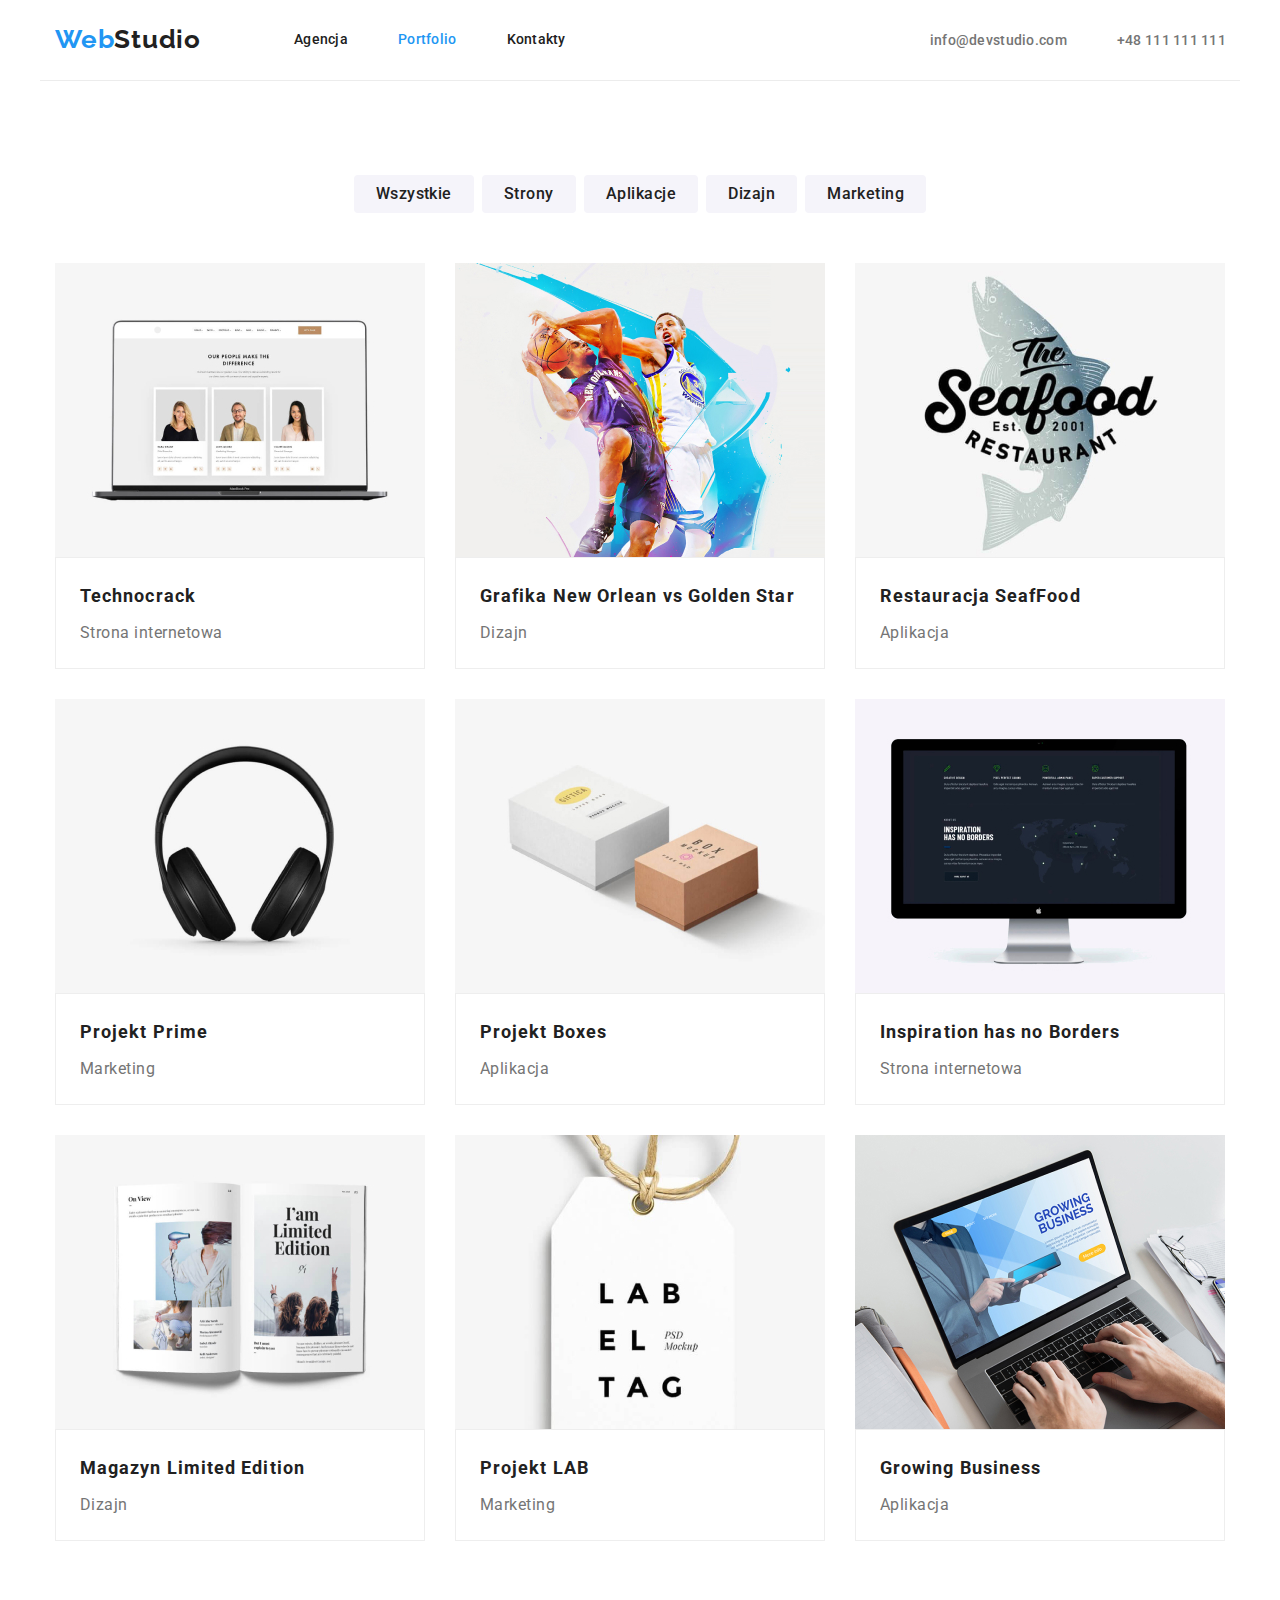
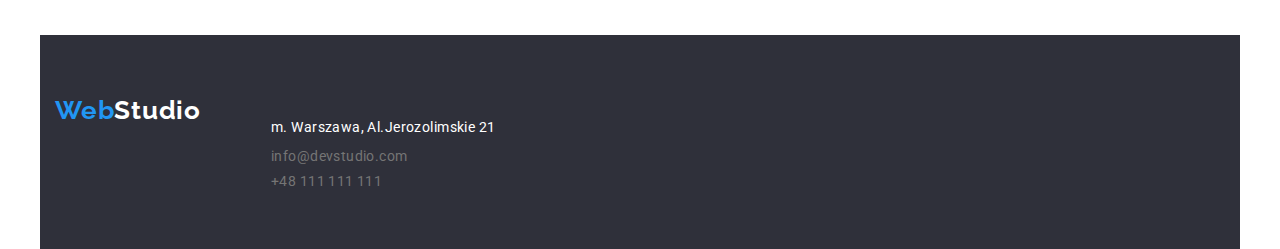
==== portfolio.html @ fbb1f132 "Initial commit" ====
<!DOCTYPE html>
<html lang="pl">
  <head>
    <meta charset="UTF-8" />
    <meta http-equiv="X-UA-Compatible" content="IE=edge" />
    <meta name="viewport" content="width=device-width, initial-scale=1.0" />
    <title>Zad-dom-2-Porfolio</title>
    <link rel="preconnect" href="https://fonts.googleapis.com" />
    <link rel="preconnect" href="https://fonts.gstatic.com" crossorigin />
    <link
      href="https://fonts.googleapis.com/css2?family=Roboto:wght@400;500;700;900&display=swap"
      rel="stylesheet"
    />
    <link
      href="https://fonts.googleapis.com/css2?family=Raleway:wght@700&display=swap"
      rel="stylesheet"
    />
    <link
      rel="stylesheet"
      href="node_modules/modern-normalize/modern-normalize.css"
    />
    <link rel="stylesheet" href="./css/styles.css" />
  </head>
  <body>
    <header class="strona naglowek odstep">
      <a class="logo logo-margines-lewy" href="index.html">
        <span>Web</span>
        <span class="logo-stopka-gora">Studio</span>
      </a>
      <nav style="padding-left: 93px">
        <a class="link" href="index.html">Agencja</a>
        <span style="padding-left: 46px"></span>
        <a class="link" href=" portfolio.html" style="color: var(--kolor-logo)"
          >Portfolio</a
        >
        <span style="padding-left: 46px"></span>
        <a class="link" href="#">Kontakty</a>
      </nav>
      <a
        class="kontakt"
        href="mailto:info@devstudio.com"
        style="padding-left: 364px"
        >info@devstudio.com</a
      >
      <a class="kontakt" href="#" style="padding-left: 50px">+48 111 111 111</a>
    </header>
    <main class="strona odstep-sekcji">
      <div class="wiersz-przyciskow">
        <button class="przycisk przycisk-aktywny">Wszystkie</button>
        <button class="przycisk">Strony</button>
        <button class="przycisk">Aplikacje</button>
        <button class="przycisk">Dizajn</button>
        <button class="przycisk">Marketing</button>
      </div>
      <div class="kolumna-obrazow">
        <div class="wiersz-obrazow">
          <div>
            <img class="obraz" src="./images/technocrack.jpg" alt="pict1-1" />
            <div>
              <p class="obraz-tytul">Technocrack</p>
              <p class="obraz-opis">Strona internetowa</p>
            </div>
          </div>
          <div>
            <img class="obraz" src="./images/new_orlean.jpg" alt="pict2-1" />
            <div>
              <p class="obraz-tytul">Grafika New Orlean vs Golden Star</p>
              <p class="obraz-opis">Dizajn</p>
            </div>
          </div>
          <div>
            <img class="obraz" src="./images/seafood.jpg" alt="pict3-1" />
            <div>
              <p class="obraz-tytul">Restauracja SeafFood</p>
              <p class="obraz-opis">Aplikacja</p>
            </div>
          </div>
        </div>
        <div class="wiersz-obrazow">
          <div>
            <img class="obraz" src="./images/sluchawki.jpg" alt="pict2-1" />
            <div>
              <p class="obraz-tytul">Projekt Prime</p>
              <p class="obraz-opis">Marketing</p>
            </div>
          </div>
          <div>
            <img class="obraz" src="./images/boxes.jpg" alt="pict2-2" />
            <div>
              <p class="obraz-tytul">Projekt Boxes</p>
              <p class="obraz-opis">Aplikacja</p>
            </div>
          </div>
          <div>
            <img class="obraz" src="./images/computer.jpg" alt="pict2-3" />
            <div>
              <p class="obraz-tytul">Inspiration has no Borders</p>
              <p class="obraz-opis">Strona internetowa</p>
            </div>
          </div>
        </div>
        <div class="wiersz-obrazow">
          <div>
            <img class="obraz" src="./images/magazyn_ltd.jpg" alt="pict3-1" />
            <div>
              <p class="obraz-tytul">Magazyn Limited Edition</p>
              <p class="obraz-opis">Dizajn</p>
            </div>
          </div>
          <div>
            <img class="obraz" src="./images/projekt.jpg" alt="pict3-2" />
            <div>
              <p class="obraz-tytul">Projekt LAB</p>
              <p class="obraz-opis">Marketing</p>
            </div>
          </div>
          <div>
            <img class="obraz" src="./images/growing.jpg" alt="pict3-3" />
            <div>
              <p class="obraz-tytul">Growing Business</p>
              <p class="obraz-opis">Aplikacja</p>
            </div>
          </div>
        </div>
      </div>
    </main>
    <footer class="strona stopka">
      <p class="logo">
        <span>Web</span>
        <span class="logo-stopka-dol">Studio</span>
      </p>
      <address>
        <p class="kontakt kontakt-adres">m. Warszawa, Al.Jerozolimskie 21</p>
        <p style="padding-top: 8px">
          <a class="kontakt kontakt-stopka" href="mailto:info@devstudio.com"
            >info@devstudio.com</a
          >
        </p>
        <p class="kontakt kontakt-stopka" style="padding-top: 8px">
          +48 111 111 111
        </p>
      </address>
    </footer>
  </body>
</html>
---- css/styles.css ----
:root {
  --kolor-domyslny: #212121;
  --kolor-logo: #2196f3;
  --kolor-kontakt: #757575;
  --kolor-przycisk-nieaktywny: #f5f4fa;
  --kolor-stopka: #2f303a;
  --kolor-margines-poziomy: #ececec;
  --kolor-tlo: #e5e5e5;
  --kolor-ramki-zdjec: #eeeeee;
  --kolor-ikon:  #AFB1B8;
}

* {
  margin: 0px;
  padding: 0px;
}

body {
  background-color: white;
  text-decoration: none;
  font-family: "Roboto";
  font-style: normal;
  font-weight: 500;
}

table {
  border-collapse: collapse;
}

h1 {
  font-weight: 900;
  font-size: 44px;
  line-height: 60px;
  text-align: center;
  letter-spacing: 0.06em;
  text-transform: uppercase;
  color: white;
}

img {
  display: block;
}

button {
  border: none;
  outline: none;
}

.strona {
  width: 1200px;
  margin-left: auto;
  margin-right: auto;
}

.odstep-sekcji {
  padding: 94px 0px;
}

.odstep-sekcji-dolny {
  padding-bottom: 94px;
}

.sekcja-naglowek {
  font-weight: 700;
  font-size: 36px;
  line-height: 42px;
  text-align: center;
  letter-spacing: 0.03em;  
  color: #212121;
  text-align: center;
  padding-bottom: 50px;
}

.naglowek {
  display: flex;
  background-color: white;
  align-items: center;
  padding-top: 24px;
  padding-bottom: 25px;
}

.stopka {
  display: flex;
  background-color: var(--kolor-stopka);
  color: white;
  padding: 60px 15px;
  gap: 70px;
}

.stopka-2 {
  font-weight: 700;
  font-size: 14px;
  line-height: 16px;
  letter-spacing: 0.03em;
  text-transform: uppercase;
  color: #FFFFFF;
  margin-top: 12px;
  margin-bottom: 20px;
  }


.ogloszenie {
  text-align: center;
  background-color: var(--kolor-stopka);
  padding-top: 200px;
  padding-bottom: 280px;
  background-image: url("../images/tlo.png");
}

.odstep {
  border-bottom: 1px solid var(--kolor-margines-poziomy);
}

.logo {
  display: flex;
  text-decoration: none;
  font-family: "Raleway";
  font-style: normal;
  font-weight: 700;
  font-size: 26px;
  line-height: 31px;
  letter-spacing: 0.03em;
  color: var(--kolor-logo);
}

.logo-margines-lewy {
margin-left:15px;
}

.logo .logo-stopka-gora {
  color: var(--kolor-domyslny);
}

.logo > .logo-stopka-dol {
  color: white;
}

.link {
  text-decoration: none;
  font-size: 14px;
  line-height: 16px;
  letter-spacing: 0.02em;
  color: var(--kolor-domyslny);
}

.link:visited {
  color: var(--kolor-domyslny);
}

.link:hover,
.link:focus {
  color: var(--kolor-logo);
}

.kontakt {
  text-decoration: none;
  font-family: "Roboto";
  font-style: normal;
  font-weight: 500;
  font-size: 14px;
  line-height: 16px;
  letter-spacing: 0.02em;
  color: var(--kolor-kontakt);
}

.kontakt-adres {
  padding-top: 20px;
  font-weight: 400;
  font-size: 14px;
  line-height: 24px;
  letter-spacing: 0.03em;
  color: #ffffff;
}

.kontakt-adres:hover {
  text-decoration-color: var(--kolor-logo);
}

.kontakt-stopka {
  letter-spacing: 0.03em;
  font-weight: 400;
}

.kontakt-icon {
  display: flex;
  flex-direction: row;
  justify-content: right;
  align-items: center;
  gap: 10px;
  fill: var(--kolor-kontakt);
  }

  .kontakt-icon:hover,
  .kontakt-icon:focus {
    fill: var(--kolor-logo);
    color: var(--kolor-logo);
  }

.wiersz-przyciskow {
  padding-bottom: 50px;
  display: flex; 
  gap: 8px;
  justify-content: center;
  }

.przycisk {
  text-decoration: none;
  height: 38px;
  font-family: "Roboto";
  font-style: normal;
  font-weight: 500;
  font-size: 16px;
  line-height: 26px;
  text-align: center;
  letter-spacing: 0.03em;
  background: var(--kolor-przycisk-nieaktywny);
  color: var(--kolor-domyslny);
  padding: 6px 22px;
  border-radius: 4px;
}

/* .przycisk-aktywnyx {
  color: white;
  background: var(--kolor-logo);
  border-width: 1px;
  box-shadow: 0px 3px 1px rgba(0, 0, 0, 0.1), 0px 1px 2px rgba(0, 0, 0, 0.08),
    0px 2px 2px rgba(0, 0, 0, 0.12);
}

.przycisk-aktywny :hover {
  border-color: var(--kolor-logo);
  border-width: 1px;
} */

.przycisk-usluga {
  font-family: 'Roboto';
  font-style: normal;
  font-weight: 700;
  font-size: 16px;
  line-height: 30px;
  display: flex;
  padding-top: 10px;
  padding-bottom: 10px;
  padding-left: 42px;
  padding-right: 41px;
  margin-top: 30px;
  margin-left: auto;
  margin-right: auto;
  letter-spacing: 0.06em;
  color: #FFFFFF
  background: var(--kolor-logo);
  box-shadow: 0px 4px 4px rgba(0, 0, 0, 0.15);
border-radius: 4px;
}

.przycisk:hover,
.przycisk:focus {
  color: white;
  background: var(--kolor-logo);
  box-shadow: 0px 3px 1px rgba(0, 0, 0, 0.1), 0px 1px 2px rgba(0, 0, 0, 0.08), 0px 2px 2px rgba(0, 0, 0, 0.12);
  border-radius: 4px;
}

.kolumna-obrazow {
  display: flex;
  flex-direction: column;
  gap: 30px;
}

.wiersz-obrazow {
  display: flex;
  justify-content: center;
  gap: 30px;
}

.wiersz-obrazow > div:hover {
 box-shadow: 0px 1px 1px rgba(0, 0, 0, 0.12), 0px 4px 4px rgba(0, 0, 0, 0.06), 1px 4px 6px rgba(0, 0, 0, 0.16);
}

.wiersz-obrazow div div {
  border: 1px solid var(--kolor-ramki-zdjec);
}

.wiersz-zespolu {
  display: flex;
  justify-content: center;
  gap: 30px;
}

.wiersz-zespolu> div {
  /* border: 1px solid green; */
  border-radius: 0px 0px 4px 4px;
  background-color: white;
  box-shadow: 0px 1px 3px rgba(0, 0, 0, 0.12), 0px 1px 1px rgba(0, 0, 0, 0.14), 0px 2px 1px rgba(0, 0, 0, 0.2);
  /* var(--kolor-ramki-zdjec); */
}

.obraz {
  width: 370px;
  height: 294px;
}

.obraz-tytul {
  padding-top: 20px;
  padding-left: 24px;
  padding-bottom: 4px;
  font-weight: 700;
  font-size: 18px;
  line-height: 36px;
  letter-spacing: 0.06em;
  color: #212121;
}

.obraz-opis {
  padding-left: 24px;
  padding-bottom: 20px;
  font-weight: 400;
  font-size: 16px;
  line-height: 30px;
  letter-spacing: 0.03em;
  color: #757575;
}

.obraz-zespol-imie {
  font-weight: 500;
  font-size: 16px;
  line-height: 19px;
  text-align: center;
  letter-spacing: 0.03em;
  color: #212121;
  margin-top: 30px;
  }

.obraz-zespol-tytul {
font-weight: 400;
font-size: 16px;
line-height: 19px;
text-align: center;
letter-spacing: 0.03em;
color: #757575;
margin-top: 10px;
margin-bottom: 16px;
}

.icon {
  fill: #2a2a2a;
}

  .tabela-ipsum {
    display: flex;
    justify-content: center;
    gap: 30px;
    padding-left: 15px;
    padding-right: 15px;
  }

  .tabela-ipsum2 {
    display: flex;
    justify-content: center;
    gap: 30px;
  }

  .box {
    display: flex;
    height: 120px;
    background: #F5F4FA;
    border-radius: 4px;
    margin-bottom: 30px;
    justify-content: center;
    align-items: center;
  }

  .box2 {
    display: flex;
    width: 170px;
    height: 92px;
    border: 1px solid var(--kolor-ikon);
    border-radius: 4px;
    justify-content: center;
    align-items: center;
    gap: 30px;
    fill: var(--kolor-ikon)
  }

  .box2:hover,
  .box2:focus {
    border-color: var(--kolor-logo);
    fill: var(--kolor-logo);
  }

  .kolo {
    display: flex;
    width: 44px;
    height: 44px;
    gap:10px;
    border-radius: 50%;
    background-color: rgba(255, 255, 255, 0.1);
    justify-content: center;
    align-items: center;
  }

  .kolo:hover,
  .kolo:focus {
  background-color: var(--kolor-logo);
  }

  .icon-social-media {
    display: flex;
    justify-content: center;
    margin-bottom: 30px;
    gap: 10px;
    color: var(--kolor-ikon);
  }

  .icon-social-media-stopka {
  display: flex;
  justify-content: center;
  gap: 10px;
  margin-bottom: 30px;
  fill: white
}

.kolo-biale {
  display: flex;
  width: 44px;
  height: 44px;
  border-radius: 50%;
  justify-content: center;
  align-items: center;
  fill: var(--kolor-ikon);
}

  .kolo-biale:hover,
  .kolo-biale:focus {
    background-color: var(--kolor-logo);
    fill: white
  }
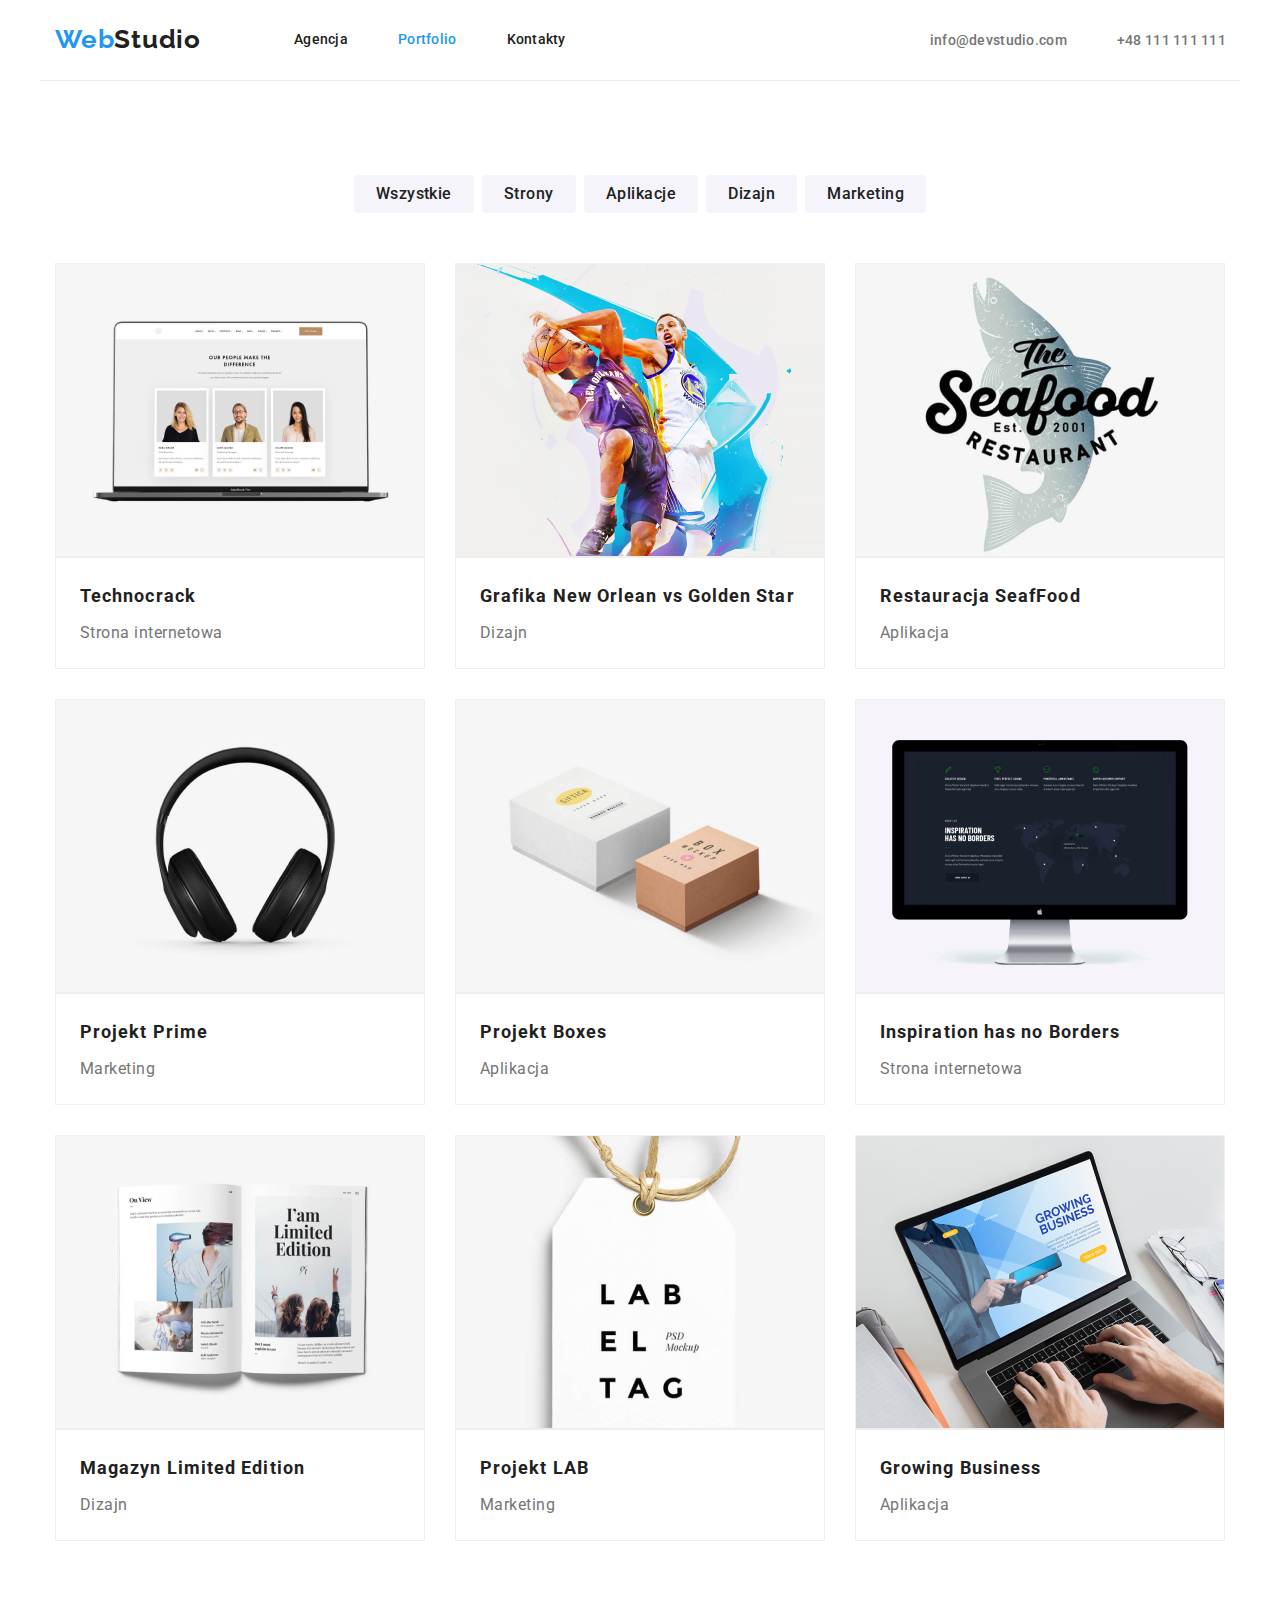
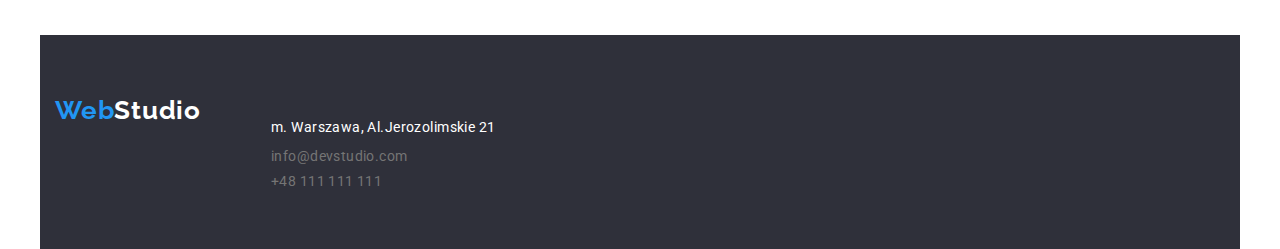
==== commit 8b6475ed: "zad 5" ====
--- a/portfolio.html
+++ b/portfolio.html
@@ -28,7 +28,7 @@
         <span class="logo-stopka-gora">Studio</span>
       </a>
       <nav style="padding-left: 93px">
-        <a class="link" href="index.html">Agencja</a>
+        <a class="link oznaczenie" href="index.html">Agencja</a>
         <span style="padding-left: 46px"></span>
         <a class="link" href=" portfolio.html" style="color: var(--kolor-logo)"
           >Portfolio</a
@@ -55,21 +55,51 @@
       <div class="kolumna-obrazow">
         <div class="wiersz-obrazow">
           <div>
-            <img class="obraz" src="./images/technocrack.jpg" alt="pict1-1" />
+            <div class="obraz">
+              <img src="./images/technocrack.jpg" alt="pict1-1" />
+              <div class="overlay">
+                <p>
+                  Technocrack jest popularną platformą wykorzystywaną do
+                  rozpowszechniania koronawirusa. Firmy wykorzystują tą
+                  platformę do celów szpiegowskiech i ataków na niezabezpieczone
+                  serwery konkurencji
+                </p>
+              </div>
+            </div>
             <div>
               <p class="obraz-tytul">Technocrack</p>
               <p class="obraz-opis">Strona internetowa</p>
             </div>
           </div>
           <div>
-            <img class="obraz" src="./images/new_orlean.jpg" alt="pict2-1" />
+            <div class="obraz">
+              <img src="./images/new_orlean.jpg" alt="pict2-1" />
+              <div class="overlay">
+                <p>
+                  Technocrack jest popularną platformą wykorzystywaną do
+                  rozpowszechniania koronawirusa. Firmy wykorzystują tą
+                  platformę do celów szpiegowskiech i ataków na niezabezpieczone
+                  serwery konkurencji
+                </p>
+              </div>
+            </div>
             <div>
               <p class="obraz-tytul">Grafika New Orlean vs Golden Star</p>
               <p class="obraz-opis">Dizajn</p>
             </div>
           </div>
           <div>
-            <img class="obraz" src="./images/seafood.jpg" alt="pict3-1" />
+            <div class="obraz">
+              <img src="./images/seafood.jpg" alt="pict3-1" />
+              <div class="overlay">
+                <p>
+                  Technocrack jest popularną platformą wykorzystywaną do
+                  rozpowszechniania koronawirusa. Firmy wykorzystują tą
+                  platformę do celów szpiegowskiech i ataków na niezabezpieczone
+                  serwery konkurencji
+                </p>
+              </div>
+            </div>
             <div>
               <p class="obraz-tytul">Restauracja SeafFood</p>
               <p class="obraz-opis">Aplikacja</p>
@@ -78,21 +108,51 @@
         </div>
         <div class="wiersz-obrazow">
           <div>
-            <img class="obraz" src="./images/sluchawki.jpg" alt="pict2-1" />
+            <div class="obraz">
+              <img src="./images/sluchawki.jpg" alt="pict2-1" />
+              <div class="overlay">
+                <p>
+                  Technocrack jest popularną platformą wykorzystywaną do
+                  rozpowszechniania koronawirusa. Firmy wykorzystują tą
+                  platformę do celów szpiegowskiech i ataków na niezabezpieczone
+                  serwery konkurencji
+                </p>
+              </div>
+            </div>
             <div>
               <p class="obraz-tytul">Projekt Prime</p>
               <p class="obraz-opis">Marketing</p>
             </div>
           </div>
           <div>
-            <img class="obraz" src="./images/boxes.jpg" alt="pict2-2" />
+            <div class="obraz">
+              <img src="./images/boxes.jpg" alt="pict2-2" />
+              <div class="overlay">
+                <p>
+                  Technocrack jest popularną platformą wykorzystywaną do
+                  rozpowszechniania koronawirusa. Firmy wykorzystują tą
+                  platformę do celów szpiegowskiech i ataków na niezabezpieczone
+                  serwery konkurencji
+                </p>
+              </div>
+            </div>
             <div>
               <p class="obraz-tytul">Projekt Boxes</p>
               <p class="obraz-opis">Aplikacja</p>
             </div>
           </div>
           <div>
-            <img class="obraz" src="./images/computer.jpg" alt="pict2-3" />
+            <div class="obraz">
+              <img src="./images/computer.jpg" alt="pict2-3" />
+              <div class="overlay">
+                <p>
+                  Technocrack jest popularną platformą wykorzystywaną do
+                  rozpowszechniania koronawirusa. Firmy wykorzystują tą
+                  platformę do celów szpiegowskiech i ataków na niezabezpieczone
+                  serwery konkurencji
+                </p>
+              </div>
+            </div>
             <div>
               <p class="obraz-tytul">Inspiration has no Borders</p>
               <p class="obraz-opis">Strona internetowa</p>
@@ -101,21 +161,51 @@
         </div>
         <div class="wiersz-obrazow">
           <div>
-            <img class="obraz" src="./images/magazyn_ltd.jpg" alt="pict3-1" />
+            <div class="obraz">
+              <img src="./images/magazyn_ltd.jpg" alt="pict3-1" />
+              <div class="overlay">
+                <p>
+                  Technocrack jest popularną platformą wykorzystywaną do
+                  rozpowszechniania koronawirusa. Firmy wykorzystują tą
+                  platformę do celów szpiegowskiech i ataków na niezabezpieczone
+                  serwery konkurencji
+                </p>
+              </div>
+            </div>
             <div>
               <p class="obraz-tytul">Magazyn Limited Edition</p>
               <p class="obraz-opis">Dizajn</p>
             </div>
           </div>
           <div>
-            <img class="obraz" src="./images/projekt.jpg" alt="pict3-2" />
+            <div class="obraz">
+              <img src="./images/projekt.jpg" alt="pict3-2" />
+              <div class="overlay">
+                <p>
+                  Technocrack jest popularną platformą wykorzystywaną do
+                  rozpowszechniania koronawirusa. Firmy wykorzystują tą
+                  platformę do celów szpiegowskiech i ataków na niezabezpieczone
+                  serwery konkurencji
+                </p>
+              </div>
+            </div>
             <div>
               <p class="obraz-tytul">Projekt LAB</p>
               <p class="obraz-opis">Marketing</p>
             </div>
           </div>
           <div>
-            <img class="obraz" src="./images/growing.jpg" alt="pict3-3" />
+            <div class="obraz">
+              <img src="./images/growing.jpg" alt="pict3-3" />
+              <div class="overlay">
+                <p>
+                  Technocrack jest popularną platformą wykorzystywaną do
+                  rozpowszechniania koronawirusa. Firmy wykorzystują tą
+                  platformę do celów szpiegowskiech i ataków na niezabezpieczone
+                  serwery konkurencji
+                </p>
+              </div>
+            </div>
             <div>
               <p class="obraz-tytul">Growing Business</p>
               <p class="obraz-opis">Aplikacja</p>
--- a/css/styles.css
+++ b/css/styles.css
@@ -7,7 +7,7 @@
   --kolor-margines-poziomy: #ececec;
   --kolor-tlo: #e5e5e5;
   --kolor-ramki-zdjec: #eeeeee;
-  --kolor-ikon:  #AFB1B8;
+  --kolor-ikon: #afb1b8;
 }
 
 * {
@@ -65,7 +65,7 @@
   font-size: 36px;
   line-height: 42px;
   text-align: center;
-  letter-spacing: 0.03em;  
+  letter-spacing: 0.03em;
   color: #212121;
   text-align: center;
   padding-bottom: 50px;
@@ -93,11 +93,10 @@
   line-height: 16px;
   letter-spacing: 0.03em;
   text-transform: uppercase;
-  color: #FFFFFF;
+  color: #ffffff;
   margin-top: 12px;
   margin-bottom: 20px;
-  }
-
+}
 
 .ogloszenie {
   text-align: center;
@@ -124,7 +123,7 @@
 }
 
 .logo-margines-lewy {
-margin-left:15px;
+  margin-left: 15px;
 }
 
 .logo .logo-stopka-gora {
@@ -181,6 +180,13 @@
   font-weight: 400;
 }
 
+.kontakt:hover,
+.kontakt:focus {
+  color: var(--kolor-logo);
+  transition-duration: 250ms;
+  transition-timing-function: cubic-bezier(0.4, 0, 0.2, 1);
+}
+
 .kontakt-icon {
   display: flex;
   flex-direction: row;
@@ -188,20 +194,20 @@
   align-items: center;
   gap: 10px;
   fill: var(--kolor-kontakt);
-  }
-
-  .kontakt-icon:hover,
-  .kontakt-icon:focus {
-    fill: var(--kolor-logo);
-    color: var(--kolor-logo);
-  }
+}
+
+.kontakt-icon:hover,
+.kontakt-icon:focus {
+  fill: var(--kolor-logo);
+  color: var(--kolor-logo);
+}
 
 .wiersz-przyciskow {
   padding-bottom: 50px;
-  display: flex; 
+  display: flex;
   gap: 8px;
   justify-content: center;
-  }
+}
 
 .przycisk {
   text-decoration: none;
@@ -233,7 +239,7 @@
 } */
 
 .przycisk-usluga {
-  font-family: 'Roboto';
+  font-family: "Roboto";
   font-style: normal;
   font-weight: 700;
   font-size: 16px;
@@ -247,18 +253,21 @@
   margin-left: auto;
   margin-right: auto;
   letter-spacing: 0.06em;
-  color: #FFFFFF
+  color: #ffffff;
   background: var(--kolor-logo);
   box-shadow: 0px 4px 4px rgba(0, 0, 0, 0.15);
-border-radius: 4px;
+  border-radius: 4px;
 }
 
 .przycisk:hover,
 .przycisk:focus {
   color: white;
   background: var(--kolor-logo);
-  box-shadow: 0px 3px 1px rgba(0, 0, 0, 0.1), 0px 1px 2px rgba(0, 0, 0, 0.08), 0px 2px 2px rgba(0, 0, 0, 0.12);
+  box-shadow: 0px 3px 1px rgba(0, 0, 0, 0.1), 0px 1px 2px rgba(0, 0, 0, 0.08),
+    0px 2px 2px rgba(0, 0, 0, 0.12);
   border-radius: 4px;
+  transition-duration: 250ms;
+  transition-timing-function: cubic-bezier(0.4, 0, 0.2, 1);
 }
 
 .kolumna-obrazow {
@@ -273,8 +282,28 @@
   gap: 30px;
 }
 
+.relative {
+  position: relative;
+  top: -70px;
+  width: 370px;
+  height: 70px;
+  background: rgba(47, 48, 58, 0.8);
+  font-weight: 700;
+  font-size: 14px;
+  line-height: 16px;
+  text-align: center;
+  letter-spacing: 0.03em;
+  text-transform: uppercase;
+  color: #ffffff;
+  padding-top: 27px;
+  padding-bottom: 27px;
+}
+
 .wiersz-obrazow > div:hover {
- box-shadow: 0px 1px 1px rgba(0, 0, 0, 0.12), 0px 4px 4px rgba(0, 0, 0, 0.06), 1px 4px 6px rgba(0, 0, 0, 0.16);
+  box-shadow: 0px 1px 1px rgba(0, 0, 0, 0.12), 0px 4px 4px rgba(0, 0, 0, 0.06),
+    1px 4px 6px rgba(0, 0, 0, 0.16);
+  transition-duration: 250ms;
+  transition-timing-function: cubic-bezier(0.4, 0, 0.2, 1);
 }
 
 .wiersz-obrazow div div {
@@ -287,17 +316,50 @@
   gap: 30px;
 }
 
-.wiersz-zespolu> div {
+.wiersz-zespolu > div {
   /* border: 1px solid green; */
   border-radius: 0px 0px 4px 4px;
   background-color: white;
-  box-shadow: 0px 1px 3px rgba(0, 0, 0, 0.12), 0px 1px 1px rgba(0, 0, 0, 0.14), 0px 2px 1px rgba(0, 0, 0, 0.2);
+  box-shadow: 0px 1px 3px rgba(0, 0, 0, 0.12), 0px 1px 1px rgba(0, 0, 0, 0.14),
+    0px 2px 1px rgba(0, 0, 0, 0.2);
   /* var(--kolor-ramki-zdjec); */
 }
 
 .obraz {
   width: 370px;
   height: 294px;
+
+  /* =======od */
+  position: relative;
+  margin: 0 auto;
+  background-color: #bdbdbd;
+  overflow: hidden;
+  /* ============do */
+}
+
+.overlay {
+  position: absolute;
+  top: 0;
+  left: 0;
+  width: 100%;
+  height: 100%;
+  transform: translatey(100%);
+  background-color: var(--kolor-logo);
+  transition: transform 250ms ease-in-out;
+}
+
+.obraz:hover .overlay {
+  transform: translatex(0);
+}
+
+.overlay p {
+  color: #fff;
+  padding: 49px 45px 49px 24px;
+  margin: 0;
+  font-weight: 400;
+  font-size: 18px;
+  letter-spacing: 0.03em;
+  color: #ffffff;
 }
 
 .obraz-tytul {
@@ -329,95 +391,99 @@
   letter-spacing: 0.03em;
   color: #212121;
   margin-top: 30px;
-  }
+}
 
 .obraz-zespol-tytul {
-font-weight: 400;
-font-size: 16px;
-line-height: 19px;
-text-align: center;
-letter-spacing: 0.03em;
-color: #757575;
-margin-top: 10px;
-margin-bottom: 16px;
+  font-weight: 400;
+  font-size: 16px;
+  line-height: 19px;
+  text-align: center;
+  letter-spacing: 0.03em;
+  color: #757575;
+  margin-top: 10px;
+  margin-bottom: 16px;
 }
 
 .icon {
   fill: #2a2a2a;
 }
 
-  .tabela-ipsum {
-    display: flex;
-    justify-content: center;
-    gap: 30px;
-    padding-left: 15px;
-    padding-right: 15px;
-  }
-
-  .tabela-ipsum2 {
-    display: flex;
-    justify-content: center;
-    gap: 30px;
-  }
-
-  .box {
-    display: flex;
-    height: 120px;
-    background: #F5F4FA;
-    border-radius: 4px;
-    margin-bottom: 30px;
-    justify-content: center;
-    align-items: center;
-  }
-
-  .box2 {
-    display: flex;
-    width: 170px;
-    height: 92px;
-    border: 1px solid var(--kolor-ikon);
-    border-radius: 4px;
-    justify-content: center;
-    align-items: center;
-    gap: 30px;
-    fill: var(--kolor-ikon)
-  }
-
-  .box2:hover,
-  .box2:focus {
-    border-color: var(--kolor-logo);
-    fill: var(--kolor-logo);
-  }
-
-  .kolo {
-    display: flex;
-    width: 44px;
-    height: 44px;
-    gap:10px;
-    border-radius: 50%;
-    background-color: rgba(255, 255, 255, 0.1);
-    justify-content: center;
-    align-items: center;
-  }
-
-  .kolo:hover,
-  .kolo:focus {
+.tabela-ipsum {
+  display: flex;
+  justify-content: center;
+  gap: 30px;
+  padding-left: 15px;
+  padding-right: 15px;
+}
+
+.tabela-ipsum2 {
+  display: flex;
+  justify-content: center;
+  gap: 30px;
+}
+
+.box {
+  display: flex;
+  height: 120px;
+  background: #f5f4fa;
+  border-radius: 4px;
+  margin-bottom: 30px;
+  justify-content: center;
+  align-items: center;
+}
+
+.box2 {
+  display: flex;
+  width: 170px;
+  height: 92px;
+  border: 1px solid var(--kolor-ikon);
+  border-radius: 4px;
+  justify-content: center;
+  align-items: center;
+  gap: 30px;
+  fill: var(--kolor-ikon);
+}
+
+.box2:hover,
+.box2:focus {
+  border-color: var(--kolor-logo);
+  fill: var(--kolor-logo);
+  transition-duration: 250ms;
+  transition-timing-function: cubic-bezier(0.4, 0, 0.2, 1);
+}
+
+.kolo {
+  display: flex;
+  width: 44px;
+  height: 44px;
+  gap: 10px;
+  border-radius: 50%;
+  background-color: rgba(255, 255, 255, 0.1);
+  justify-content: center;
+  align-items: center;
+}
+
+.kolo:hover,
+.kolo:focus {
   background-color: var(--kolor-logo);
-  }
-
-  .icon-social-media {
-    display: flex;
-    justify-content: center;
-    margin-bottom: 30px;
-    gap: 10px;
-    color: var(--kolor-ikon);
-  }
-
-  .icon-social-media-stopka {
+  transition-duration: 250ms;
+  transition-timing-function: cubic-bezier(0.4, 0, 0.2, 1);
+}
+
+.icon-social-media {
+  display: flex;
+  justify-content: center;
+  margin-bottom: 30px;
+  gap: 10px;
+  color: var(--kolor-ikon);
+}
+
+.icon-social-media-stopka {
   display: flex;
   justify-content: center;
   gap: 10px;
   margin-bottom: 30px;
-  fill: white
+  fill: white;
 }
 
 .kolo-biale {
@@ -430,12 +496,10 @@
   fill: var(--kolor-ikon);
 }
 
-  .kolo-biale:hover,
-  .kolo-biale:focus {
-    background-color: var(--kolor-logo);
-    fill: white
-  }
-
-
-
-
+.kolo-biale:hover,
+.kolo-biale:focus {
+  background-color: var(--kolor-logo);
+  fill: white;
+  transition-duration: 250ms;
+  transition-timing-function: cubic-bezier(0.4, 0, 0.2, 1);
+}
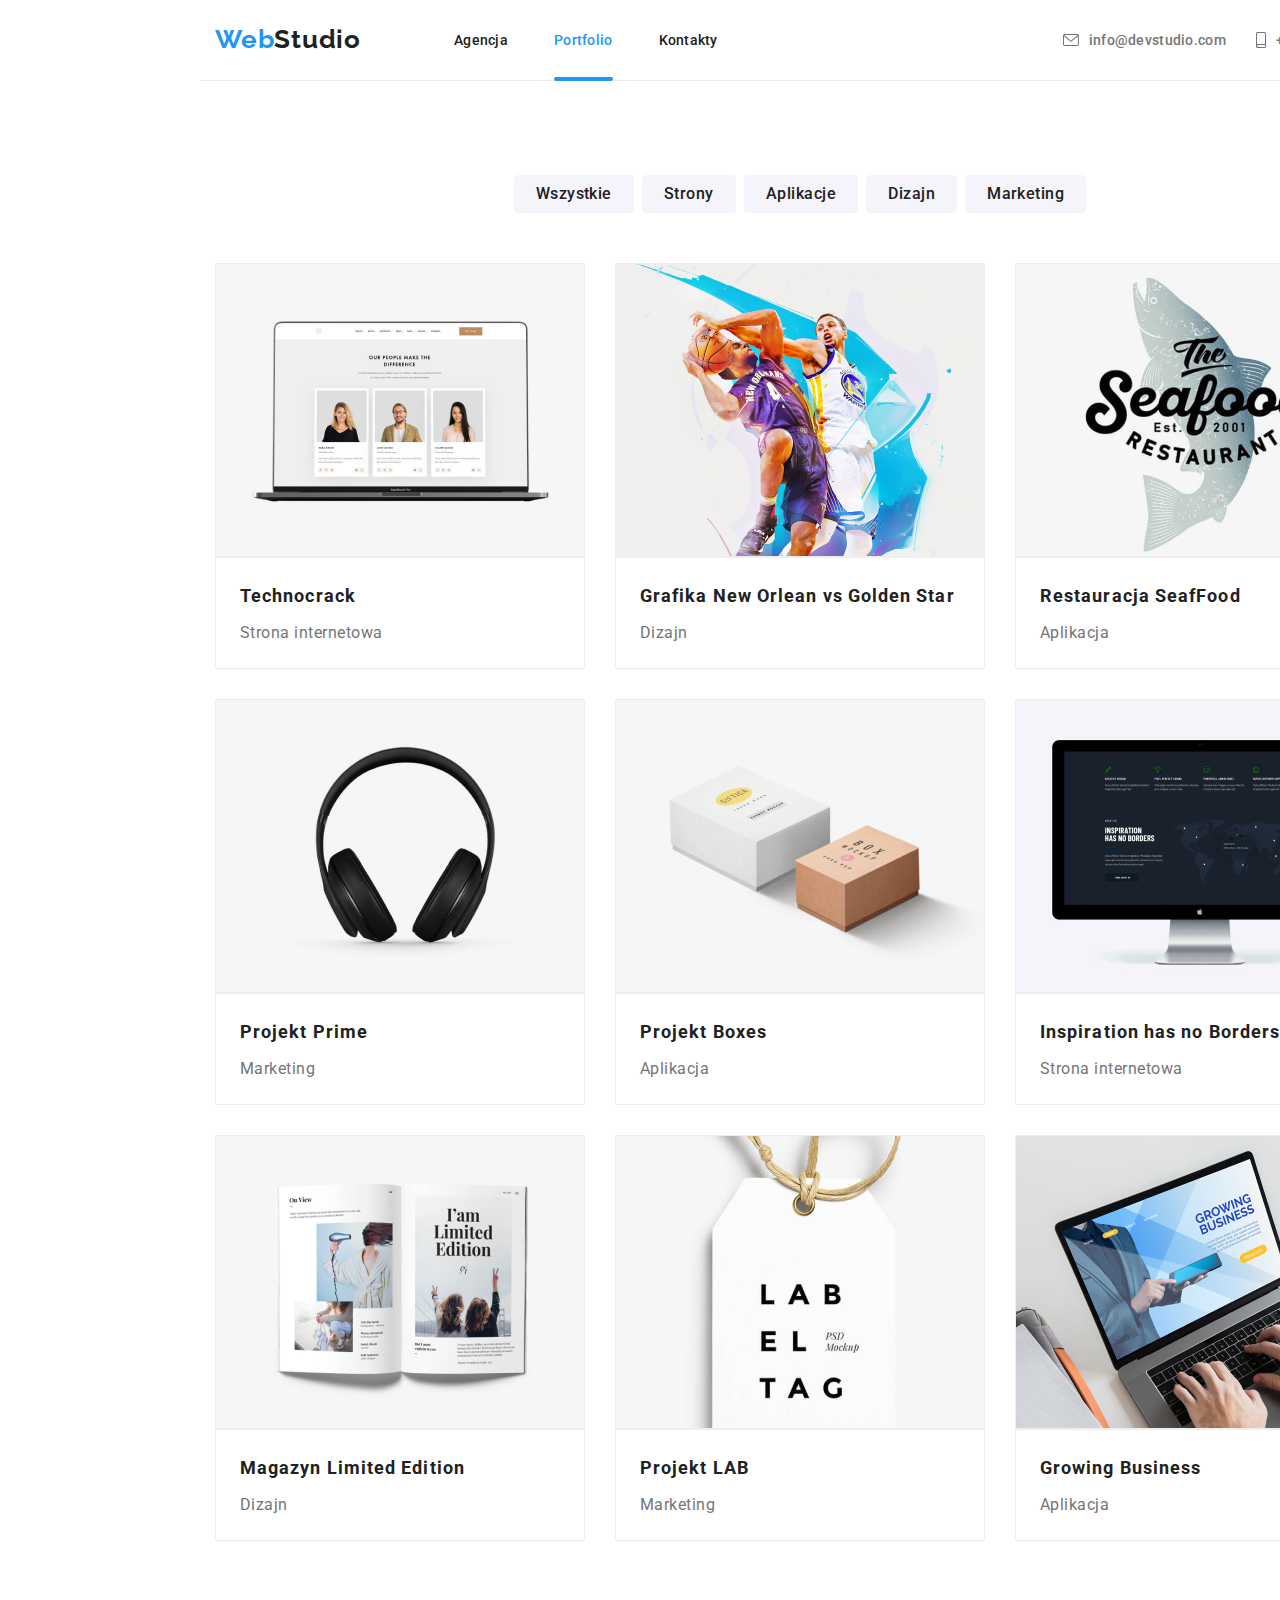
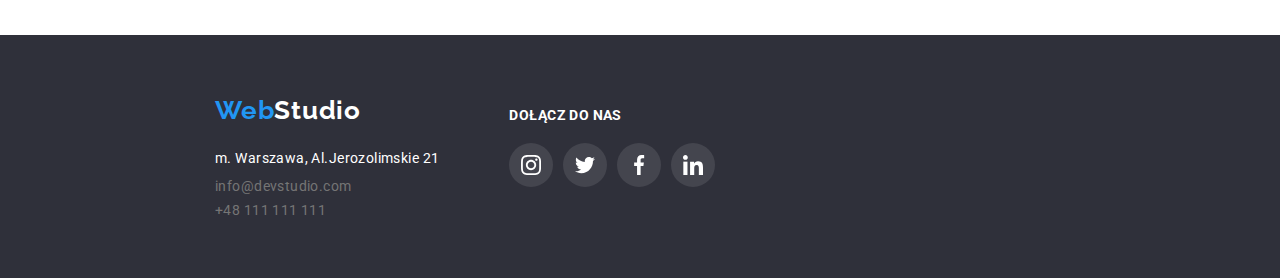
==== commit 3dfb2e03: "zadanie 5" ====
--- a/portfolio.html
+++ b/portfolio.html
@@ -21,28 +21,45 @@
     />
     <link rel="stylesheet" href="./css/styles.css" />
   </head>
-  <body>
+  <body class="container">
     <header class="strona naglowek odstep">
       <a class="logo logo-margines-lewy" href="index.html">
-        <span>Web</span>
-        <span class="logo-stopka-gora">Studio</span>
+        <p>Web</p>
+        <p class="logo-stopka-gora">Studio</p>
       </a>
-      <nav style="padding-left: 93px">
-        <a class="link oznaczenie" href="index.html">Agencja</a>
-        <span style="padding-left: 46px"></span>
-        <a class="link" href=" portfolio.html" style="color: var(--kolor-logo)"
+
+      <nav class="nawigator" style="padding-left: 93px">
+        <a class="link" href="index.html">Agencja</a>
+        <a
+          class="link link-aktywny"
+          href="portfolio.html"
+          style="margin-left: 46px"
           >Portfolio</a
         >
-        <span style="padding-left: 46px"></span>
-        <a class="link" href="#">Kontakty</a>
+        <a class="link" href="#" style="margin-left: 46px">Kontakty</a>
       </nav>
+
       <a
         class="kontakt"
         href="mailto:info@devstudio.com"
-        style="padding-left: 364px"
-        >info@devstudio.com</a
+        style="margin-left: 345px"
       >
-      <a class="kontakt" href="#" style="padding-left: 50px">+48 111 111 111</a>
+        <div class="kontakt-icon">
+          <svg width="16" height="12">
+            <use href="./images/icons.svg#icon-mail-koperta"></use>
+          </svg>
+          <p>info@devstudio.com</p>
+        </div>
+      </a>
+
+      <a class="kontakt" href="#" style="margin-left: 30px">
+        <div class="kontakt-icon">
+          <svg width="10" height="16">
+            <use href="./images/icons.svg#icon-phone"></use>
+          </svg>
+          <p>+48 111 111 111</p>
+        </div>
+      </a>
     </header>
     <main class="strona odstep-sekcji">
       <div class="wiersz-przyciskow">
@@ -214,22 +231,52 @@
         </div>
       </div>
     </main>
-    <footer class="strona stopka">
-      <p class="logo">
-        <span>Web</span>
-        <span class="logo-stopka-dol">Studio</span>
-      </p>
-      <address>
-        <p class="kontakt kontakt-adres">m. Warszawa, Al.Jerozolimskie 21</p>
-        <p style="padding-top: 8px">
-          <a class="kontakt kontakt-stopka" href="mailto:info@devstudio.com"
-            >info@devstudio.com</a
-          >
-        </p>
-        <p class="kontakt kontakt-stopka" style="padding-top: 8px">
-          +48 111 111 111
-        </p>
-      </address>
+    <footer>
+      <div class="stopka strona">
+        <div>
+          <div class="logo">
+            <p>Web</p>
+            <p class="logo-stopka-dol">Studio</p>
+          </div>
+          <address>
+            <p class="kontakt kontakt-adres">
+              m. Warszawa, Al.Jerozolimskie 21
+            </p>
+            <p class="kontakt kontakt-stopka" style="padding-top: 8px">
+              info@devstudio.com
+            </p>
+            <p class="kontakt kontakt-stopka" style="padding-top: 8px">
+              +48 111 111 111
+            </p>
+          </address>
+        </div>
+
+        <div>
+          <p class="stopka-2">DOŁĄCZ DO NAS</p>
+          <div class="icon-social-media-stopka">
+            <div class="kolo">
+              <svg width="20" height="20">
+                <use href="./images/icons.svg#icon-instagram"></use>
+              </svg>
+            </div>
+            <div class="kolo">
+              <svg width="20" height="20">
+                <use href="./images/icons.svg#icon-twitter"></use>
+              </svg>
+            </div>
+            <div class="kolo">
+              <svg width="20" height="20">
+                <use href="./images/icons.svg#icon-facebook"></use>
+              </svg>
+            </div>
+            <div class="kolo">
+              <svg width="20" height="20">
+                <use href="./images/icons.svg#icon-linkedin"></use>
+              </svg>
+            </div>
+          </div>
+        </div>
+      </div>
     </footer>
   </body>
 </html>
--- a/css/styles.css
+++ b/css/styles.css
@@ -46,10 +46,35 @@
   outline: none;
 }
 
+a,
+button,
+.kolo-biale,
+.kolo,
+.box2,
+.wiersz-obrazow > div {
+  cursor: pointer;
+}
+
+footer {
+  background-color: var(--kolor-stopka);
+  color: white;
+  padding: 60px 0px;
+}
+
+.container {
+  width: 1600px;
+  margin-left: auto;
+  margin-right: auto;
+}
+
 .strona {
   width: 1200px;
   margin-left: auto;
   margin-right: auto;
+}
+
+.odstep {
+  border-bottom: 1px solid var(--kolor-margines-poziomy);
 }
 
 .odstep-sekcji {
@@ -67,7 +92,6 @@
   text-align: center;
   letter-spacing: 0.03em;
   color: #212121;
-  text-align: center;
   padding-bottom: 50px;
 }
 
@@ -81,9 +105,7 @@
 
 .stopka {
   display: flex;
-  background-color: var(--kolor-stopka);
-  color: white;
-  padding: 60px 15px;
+  padding: 0px 15px;
   gap: 70px;
 }
 
@@ -102,12 +124,8 @@
   text-align: center;
   background-color: var(--kolor-stopka);
   padding-top: 200px;
-  padding-bottom: 280px;
+  padding-bottom: 200px;
   background-image: url("../images/tlo.png");
-}
-
-.odstep {
-  border-bottom: 1px solid var(--kolor-margines-poziomy);
 }
 
 .logo {
@@ -134,21 +152,57 @@
   color: white;
 }
 
+.nawigator {
+  display: flex;
+}
+
 .link {
   text-decoration: none;
   font-size: 14px;
   line-height: 16px;
   letter-spacing: 0.02em;
   color: var(--kolor-domyslny);
-}
-
-.link:visited {
-  color: var(--kolor-domyslny);
+  position: relative;
+}
+
+.link-aktywny {
+  color: var(--kolor-logo);
+}
+
+.link:hover::after,
+.link-aktywny::after {
+  display: block;
+  content: "";
+  background: var(--kolor-logo);
+  border-radius: 2px;
+  width: 100%;
+  height: 4px;
+  position: absolute;
+  top: 45px;
+}
+
+.box {
+  width: 200px;
+  height: 200px;
+  flex-shrink: 0;
+  margin: 20px;
+  border-radius: 40px;
+  box-shadow: 0px 2px 1px -1px rgba(0, 0, 0, 0.2),
+    0px 1px 1px 0px rgba(0, 0, 0, 0.14), 0px 1px 3px 0px rgba(0, 0, 0, 0.12);
+}
+
+.box.relative {
+  position: relative;
+  top: 20px;
+  left: 20px;
+  background-color: orange;
 }
 
 .link:hover,
 .link:focus {
   color: var(--kolor-logo);
+  transition-duration: 250ms;
+  transition-timing-function: cubic-bezier(0.4, 0, 0.2, 1);
 }
 
 .kontakt {
@@ -171,20 +225,14 @@
   color: #ffffff;
 }
 
-.kontakt-adres:hover {
+.kontakt-adres:hover,
+.kontakt-adres:focus {
   text-decoration-color: var(--kolor-logo);
 }
 
 .kontakt-stopka {
   letter-spacing: 0.03em;
   font-weight: 400;
-}
-
-.kontakt:hover,
-.kontakt:focus {
-  color: var(--kolor-logo);
-  transition-duration: 250ms;
-  transition-timing-function: cubic-bezier(0.4, 0, 0.2, 1);
 }
 
 .kontakt-icon {
@@ -200,6 +248,8 @@
 .kontakt-icon:focus {
   fill: var(--kolor-logo);
   color: var(--kolor-logo);
+  transition-duration: 250ms;
+  transition-timing-function: cubic-bezier(0.4, 0, 0.2, 1);
 }
 
 .wiersz-przyciskow {
@@ -350,6 +400,8 @@
 
 .obraz:hover .overlay {
   transform: translatex(0);
+  transition-duration: 250ms;
+  transition-timing-function: cubic-bezier(0.4, 0, 0.2, 1);
 }
 
 .overlay p {
@@ -416,7 +468,25 @@
   padding-right: 15px;
 }
 
-.tabela-ipsum2 {
+.ipsum-naglowek {
+  font-weight: 700;
+  font-size: 14px;
+  line-height: 16px;
+  letter-spacing: 0.03em;
+  text-transform: uppercase;
+  color: var(--kolor-domyslny);
+  margin-bottom: 10px;
+}
+
+.ipsum-text {
+  font-weight: 400;
+  font-size: 14px;
+  line-height: 24px;
+  letter-spacing: 0.03em;
+  color: var(--kolor-kontakt);
+}
+
+.tabela-klientow {
   display: flex;
   justify-content: center;
   gap: 30px;
@@ -503,3 +573,75 @@
   transition-duration: 250ms;
   transition-timing-function: cubic-bezier(0.4, 0, 0.2, 1);
 }
+
+.newsletter {
+  border: 1px solid rgba(255, 255, 255, 0.3);
+  filter: drop-shadow(0px 4px 4px rgba(0, 0, 0, 0.15));
+  border-radius: 4px;
+  width: 358px;
+  height: 50px;
+  font-weight: 400;
+  font-size: 16px;
+  line-height: 20px;
+  display: flex;
+  align-items: center;
+  letter-spacing: 0.03em;
+  color: rgba(255, 255, 255, 0.6);
+  padding: 15px 16px;
+}
+
+.backdrop {
+  position: fixed;
+  left: 0;
+  top: 0;
+  width: 100%;
+  height: 100%;
+  background-color: rgba(0, 0, 0, 0.1);
+  visibility: visible;
+  opacity: 1;
+  transform: scale(1);
+  transition-property: visibility, opacity, transform;
+  transition-duration: 5s;
+  transition-timing-function: linear;
+}
+
+.is-hidden {
+  opacity: 0;
+  visibility: hidden;
+  pointer-events: none;
+  transform: scale(0);
+}
+
+.modal {
+  position: absolute;
+  top: 50%;
+  left: 50%;
+  transform: translate(-50%, -50%);
+  width: 528px;
+  min-height: 581px;
+  background-color: #fff;
+  /* animation: animate125 3000ms;
+  animation-fill-mode: forwards; */
+}
+
+.close-btn {
+  position: absolute;
+  top: 8px;
+  right: 8px;
+  width: 30px;
+  height: 30px;
+  background-color: #fff;
+  border: 1px solid rgba(0, 0, 0, 0.1);
+  border-radius: 50%;
+  cursor: pointer;
+}
+
+@keyframes animate125 {
+  0% {
+    transform: translate(-50%, -50%) scale(0);
+  }
+
+  100% {
+    transform: translate(-50%, -50%) scale(1);
+  }
+}
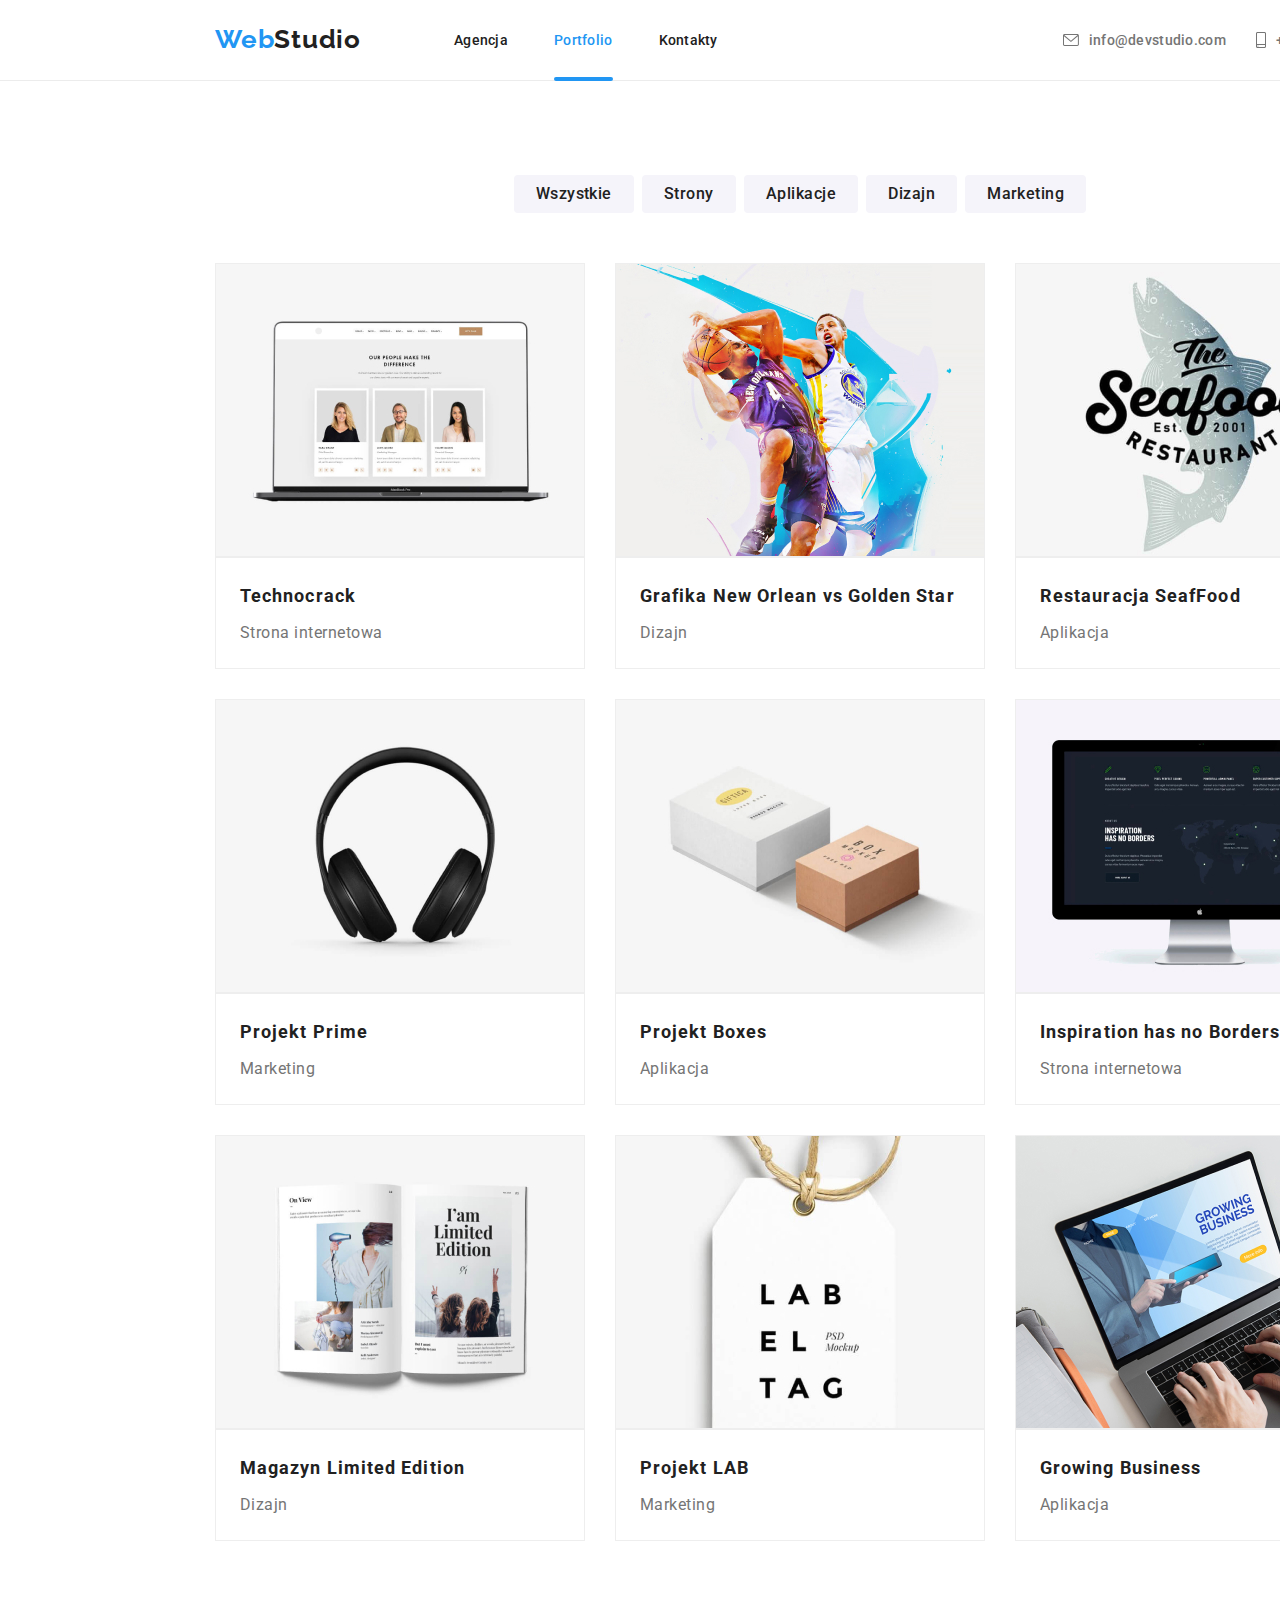
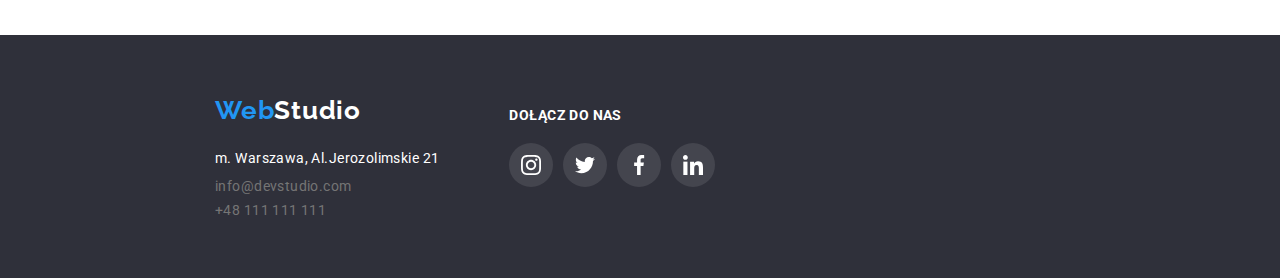
==== commit f5082113: "zadanie domowe 5" ====
--- a/portfolio.html
+++ b/portfolio.html
@@ -4,7 +4,7 @@
     <meta charset="UTF-8" />
     <meta http-equiv="X-UA-Compatible" content="IE=edge" />
     <meta name="viewport" content="width=device-width, initial-scale=1.0" />
-    <title>Zad-dom-2-Porfolio</title>
+    <title>Porfolio-5</title>
     <link rel="preconnect" href="https://fonts.googleapis.com" />
     <link rel="preconnect" href="https://fonts.gstatic.com" crossorigin />
     <link
@@ -22,44 +22,43 @@
     <link rel="stylesheet" href="./css/styles.css" />
   </head>
   <body class="container">
-    <header class="strona naglowek odstep">
-      <a class="logo logo-margines-lewy" href="index.html">
-        <p>Web</p>
-        <p class="logo-stopka-gora">Studio</p>
-      </a>
-
-      <nav class="nawigator" style="padding-left: 93px">
-        <a class="link" href="index.html">Agencja</a>
+    <header class="odstep">
+      <div class="strona naglowek">
+        <a class="logo logo-margines-lewy" href="index.html">
+          <p>Web</p>
+          <p class="logo-stopka-gora">Studio</p>
+        </a>
+        <nav class="nawigator" style="padding-left: 93px">
+          <a class="link" href="index.html">Agencja</a>
+          <a
+            class="link link-aktywny"
+            href="portfolio.html"
+            style="margin-left: 46px"
+            >Portfolio</a
+          >
+          <a class="link" href="#" style="margin-left: 46px">Kontakty</a>
+        </nav>
         <a
-          class="link link-aktywny"
-          href="portfolio.html"
-          style="margin-left: 46px"
-          >Portfolio</a
+          class="kontakt"
+          href="mailto:info@devstudio.com"
+          style="margin-left: 345px"
         >
-        <a class="link" href="#" style="margin-left: 46px">Kontakty</a>
-      </nav>
-
-      <a
-        class="kontakt"
-        href="mailto:info@devstudio.com"
-        style="margin-left: 345px"
-      >
-        <div class="kontakt-icon">
-          <svg width="16" height="12">
-            <use href="./images/icons.svg#icon-mail-koperta"></use>
-          </svg>
-          <p>info@devstudio.com</p>
-        </div>
-      </a>
-
-      <a class="kontakt" href="#" style="margin-left: 30px">
-        <div class="kontakt-icon">
-          <svg width="10" height="16">
-            <use href="./images/icons.svg#icon-phone"></use>
-          </svg>
-          <p>+48 111 111 111</p>
-        </div>
-      </a>
+          <div class="kontakt-icon">
+            <svg width="16" height="12">
+              <use href="./images/icons.svg#icon-mail-koperta"></use>
+            </svg>
+            <p>info@devstudio.com</p>
+          </div>
+        </a>
+        <a class="kontakt" href="#" style="margin-left: 30px">
+          <div class="kontakt-icon">
+            <svg width="10" height="16">
+              <use href="./images/icons.svg#icon-phone"></use>
+            </svg>
+            <p>+48 111 111 111</p>
+          </div>
+        </a>
+      </div>
     </header>
     <main class="strona odstep-sekcji">
       <div class="wiersz-przyciskow">
@@ -71,6 +70,7 @@
       </div>
       <div class="kolumna-obrazow">
         <div class="wiersz-obrazow">
+          <!-- ======================================================================= -->
           <div>
             <div class="obraz">
               <img src="./images/technocrack.jpg" alt="pict1-1" />
@@ -88,6 +88,8 @@
               <p class="obraz-opis">Strona internetowa</p>
             </div>
           </div>
+          <!-- ======================================================================= -->
+
           <div>
             <div class="obraz">
               <img src="./images/new_orlean.jpg" alt="pict2-1" />
@@ -105,6 +107,7 @@
               <p class="obraz-opis">Dizajn</p>
             </div>
           </div>
+
           <div>
             <div class="obraz">
               <img src="./images/seafood.jpg" alt="pict3-1" />
@@ -250,7 +253,6 @@
             </p>
           </address>
         </div>
-
         <div>
           <p class="stopka-2">DOŁĄCZ DO NAS</p>
           <div class="icon-social-media-stopka">
--- a/css/styles.css
+++ b/css/styles.css
@@ -74,6 +74,7 @@
 }
 
 .odstep {
+  width: 1600;
   border-bottom: 1px solid var(--kolor-margines-poziomy);
 }
 
@@ -126,6 +127,17 @@
   padding-top: 200px;
   padding-bottom: 200px;
   background-image: url("../images/tlo.png");
+  position: relative;
+}
+
+.ogloszenie::after {
+  position: absolute;
+  content: "";
+  top: 0;
+  left: 0;
+  width: 100%;
+  height: 100%;
+  background-color: rgba(47, 48, 58, 0.4);
 }
 
 .logo {
@@ -169,7 +181,7 @@
   color: var(--kolor-logo);
 }
 
-.link:hover::after,
+/* .link:hover::after, */
 .link-aktywny::after {
   display: block;
   content: "";
@@ -201,6 +213,7 @@
 .link:hover,
 .link:focus {
   color: var(--kolor-logo);
+  transition-property: color;
   transition-duration: 250ms;
   transition-timing-function: cubic-bezier(0.4, 0, 0.2, 1);
 }
@@ -248,6 +261,7 @@
 .kontakt-icon:focus {
   fill: var(--kolor-logo);
   color: var(--kolor-logo);
+  transition-property: fill, color;
   transition-duration: 250ms;
   transition-timing-function: cubic-bezier(0.4, 0, 0.2, 1);
 }
@@ -274,19 +288,6 @@
   padding: 6px 22px;
   border-radius: 4px;
 }
-
-/* .przycisk-aktywnyx {
-  color: white;
-  background: var(--kolor-logo);
-  border-width: 1px;
-  box-shadow: 0px 3px 1px rgba(0, 0, 0, 0.1), 0px 1px 2px rgba(0, 0, 0, 0.08),
-    0px 2px 2px rgba(0, 0, 0, 0.12);
-}
-
-.przycisk-aktywny :hover {
-  border-color: var(--kolor-logo);
-  border-width: 1px;
-} */
 
 .przycisk-usluga {
   font-family: "Roboto";
@@ -312,10 +313,11 @@
 .przycisk:hover,
 .przycisk:focus {
   color: white;
-  background: var(--kolor-logo);
+  background-color: var(--kolor-logo);
   box-shadow: 0px 3px 1px rgba(0, 0, 0, 0.1), 0px 1px 2px rgba(0, 0, 0, 0.08),
     0px 2px 2px rgba(0, 0, 0, 0.12);
   border-radius: 4px;
+  transition-property: background-color, color;
   transition-duration: 250ms;
   transition-timing-function: cubic-bezier(0.4, 0, 0.2, 1);
 }
@@ -352,6 +354,7 @@
 .wiersz-obrazow > div:hover {
   box-shadow: 0px 1px 1px rgba(0, 0, 0, 0.12), 0px 4px 4px rgba(0, 0, 0, 0.06),
     1px 4px 6px rgba(0, 0, 0, 0.16);
+  transition-property: box-shadow;
   transition-duration: 250ms;
   transition-timing-function: cubic-bezier(0.4, 0, 0.2, 1);
 }
@@ -367,24 +370,19 @@
 }
 
 .wiersz-zespolu > div {
-  /* border: 1px solid green; */
   border-radius: 0px 0px 4px 4px;
   background-color: white;
   box-shadow: 0px 1px 3px rgba(0, 0, 0, 0.12), 0px 1px 1px rgba(0, 0, 0, 0.14),
     0px 2px 1px rgba(0, 0, 0, 0.2);
-  /* var(--kolor-ramki-zdjec); */
 }
 
 .obraz {
   width: 370px;
   height: 294px;
-
-  /* =======od */
-  position: relative;
   margin: 0 auto;
   background-color: #bdbdbd;
+  position: relative;
   overflow: hidden;
-  /* ============do */
 }
 
 .overlay {
@@ -395,11 +393,13 @@
   height: 100%;
   transform: translatey(100%);
   background-color: var(--kolor-logo);
-  transition: transform 250ms ease-in-out;
-}
-
-.obraz:hover .overlay {
-  transform: translatex(0);
+  transition: transform 250ms cubic-bezier(0.4, 0, 0.2, 1);
+}
+
+.wiersz-obrazow > div:hover .overlay,
+.wiersz-obrazow > div:focus .overlay {
+  transform: translatex(0%);
+  transition-property: transform;
   transition-duration: 250ms;
   transition-timing-function: cubic-bezier(0.4, 0, 0.2, 1);
 }
@@ -518,6 +518,7 @@
 .box2:focus {
   border-color: var(--kolor-logo);
   fill: var(--kolor-logo);
+  transition-property: fill, border-color;
   transition-duration: 250ms;
   transition-timing-function: cubic-bezier(0.4, 0, 0.2, 1);
 }
@@ -536,6 +537,7 @@
 .kolo:hover,
 .kolo:focus {
   background-color: var(--kolor-logo);
+  transition-property: background-color;
   transition-duration: 250ms;
   transition-timing-function: cubic-bezier(0.4, 0, 0.2, 1);
 }
@@ -570,6 +572,7 @@
 .kolo-biale:focus {
   background-color: var(--kolor-logo);
   fill: white;
+  transition-property: fill, background-color;
   transition-duration: 250ms;
   transition-timing-function: cubic-bezier(0.4, 0, 0.2, 1);
 }
@@ -601,7 +604,7 @@
   opacity: 1;
   transform: scale(1);
   transition-property: visibility, opacity, transform;
-  transition-duration: 5s;
+  transition-duration: 250ms;
   transition-timing-function: linear;
 }
 
@@ -620,8 +623,6 @@
   width: 528px;
   min-height: 581px;
   background-color: #fff;
-  /* animation: animate125 3000ms;
-  animation-fill-mode: forwards; */
 }
 
 .close-btn {
@@ -635,13 +636,3 @@
   border-radius: 50%;
   cursor: pointer;
 }
-
-@keyframes animate125 {
-  0% {
-    transform: translate(-50%, -50%) scale(0);
-  }
-
-  100% {
-    transform: translate(-50%, -50%) scale(1);
-  }
-}
